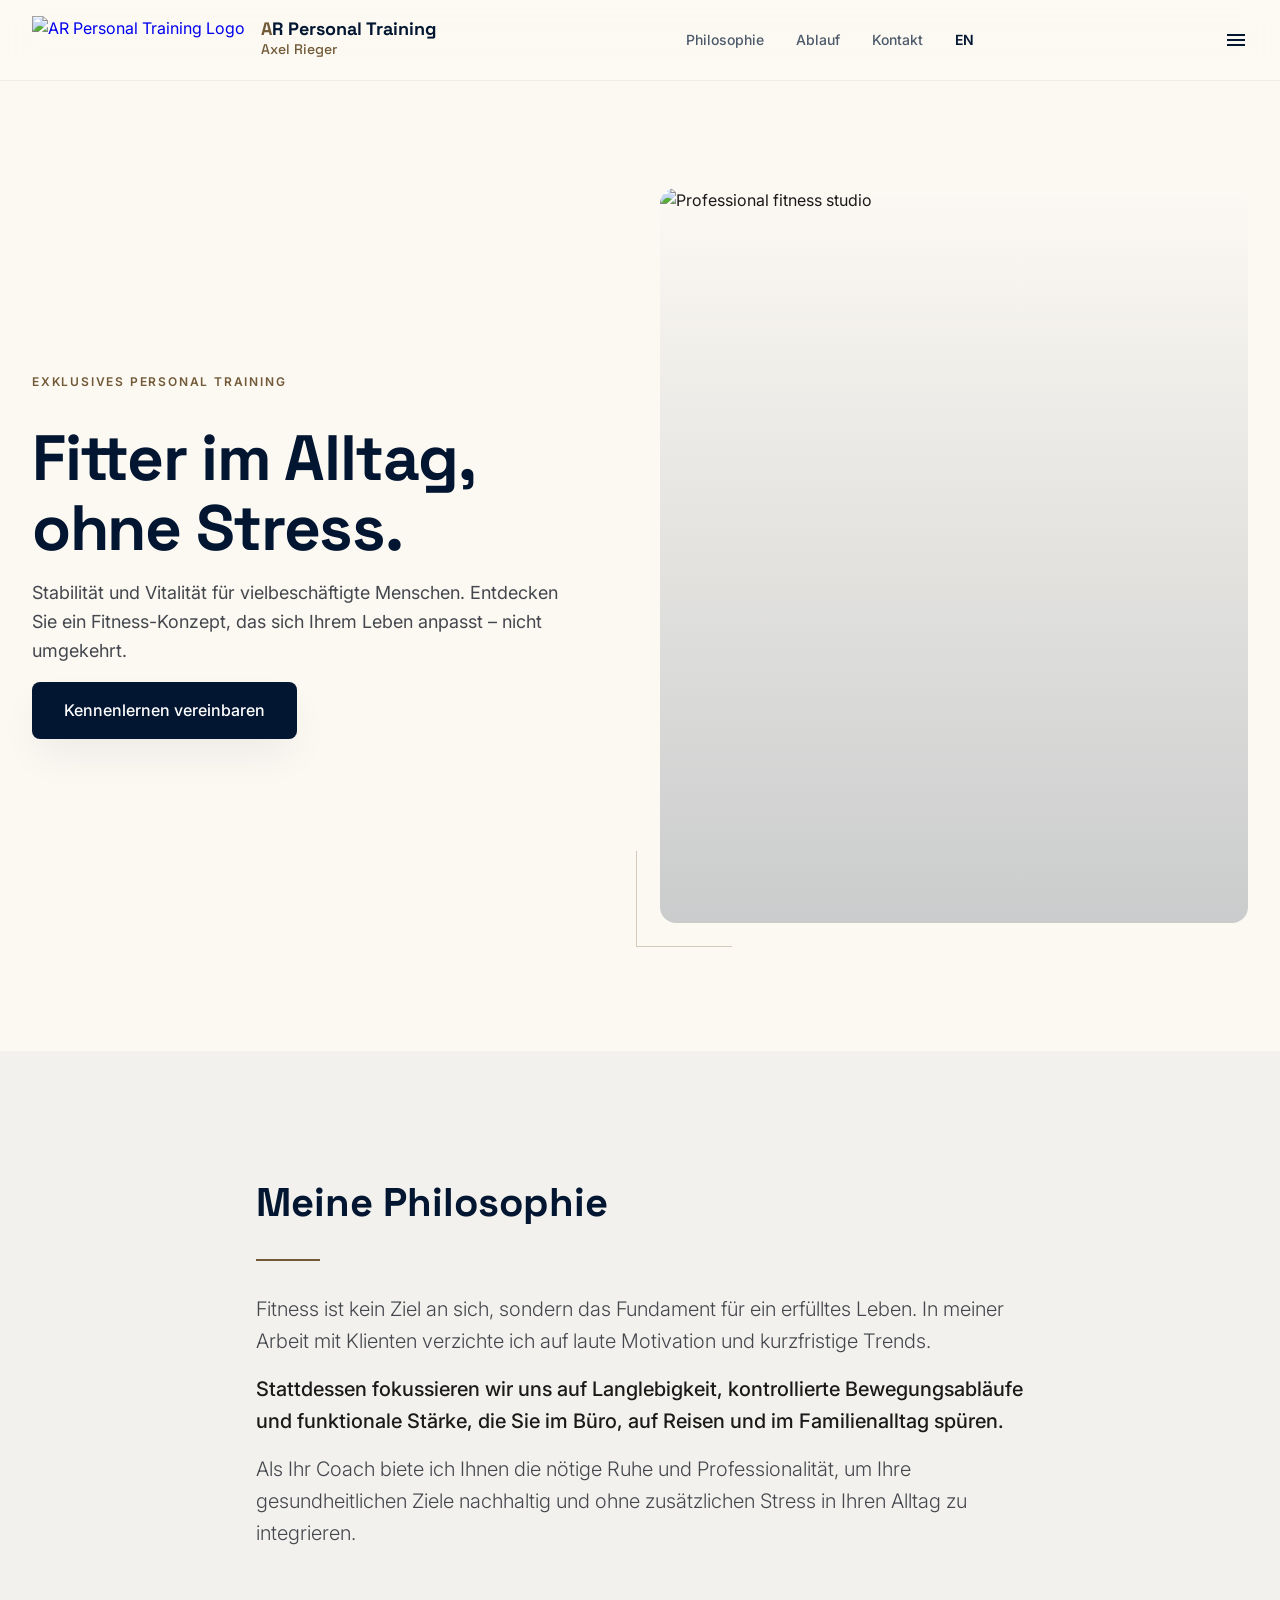
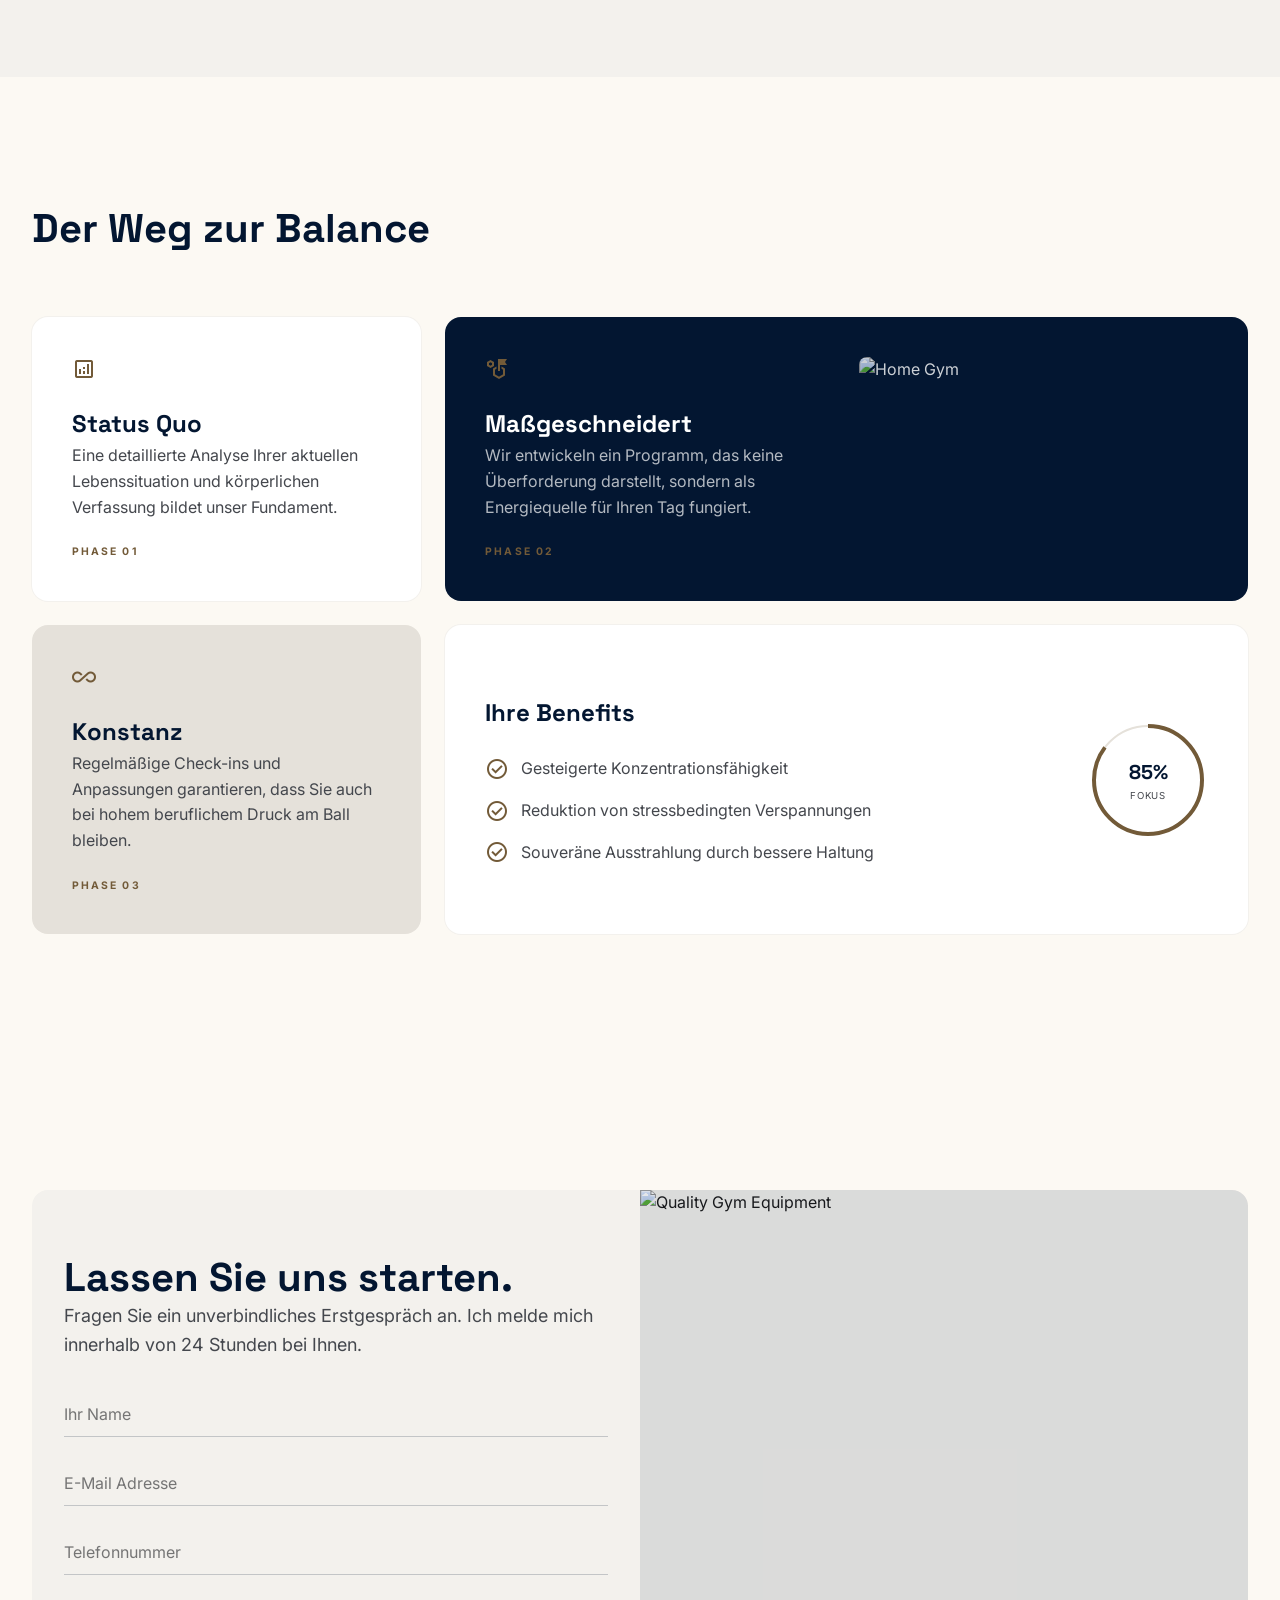
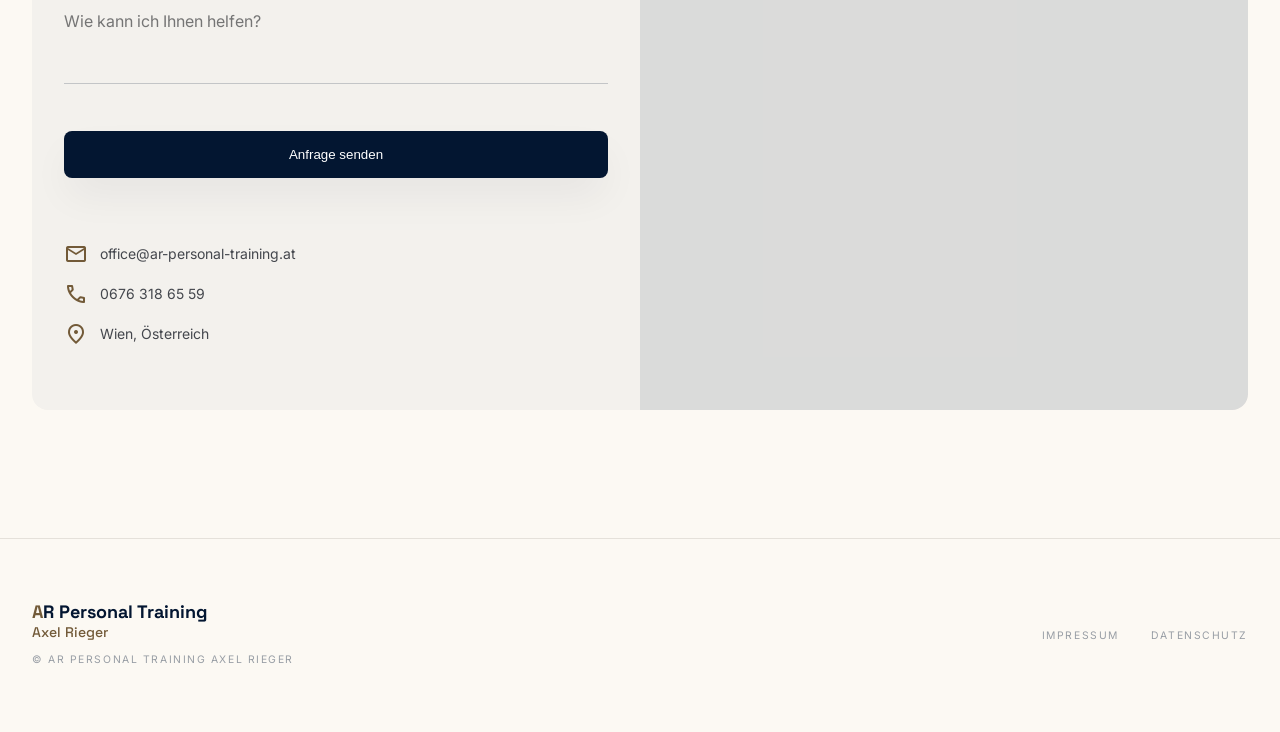
==== index.html @ 9f8ac3ec "Add files via upload" ====
<!DOCTYPE html>
<html lang="de">
<head>
    <meta charset="UTF-8">
    <meta name="viewport" content="width=device-width, initial-scale=1.0">
    <title>AR Personal Training Axel Rieger | Fitter im Alltag</title>
    <link rel="icon" type="image/svg+xml" href="images/AR_LOGO/ar_logo_final.svg">
    <link rel="stylesheet" href="style.css">
    <link href="https://fonts.googleapis.com/css2?family=Inter:wght@300;400;500;600&family=Space+Grotesk:wght@500;700&display=swap" rel="stylesheet">
    <link href="https://fonts.googleapis.com/css2?family=Material+Symbols+Outlined:wght,FILL,GRAD,opsz@300,0,0,24&display=swap" rel="stylesheet">
</head>
<body>

    <!-- Header & Navigation -->
    <header class="navbar">
        <div class="nav-container">
            <div class="brand">
                <a href="#" class="logo-link">
                    <!-- Geometric AR Logo Image -->
                    <img src="images/AR_LOGO/ar_logo_final.svg" alt="AR Personal Training Logo" height="48" style="object-fit: contain;">
                    <div class="brand-text">
                        <span class="brand-name"><span class="gold-text">A</span><span class="navy-text">R</span> <span class="navy-text">Personal Training</span></span>
                        <span class="brand-sub">Axel Rieger</span>
                    </div>
                </a>
            </div>

            <nav class="desktop-nav">
                <a href="#philosophie" data-i18n="nav-philosophie">Philosophie</a>
                <a href="#ablauf" data-i18n="nav-ablauf">Ablauf</a>
                <a href="#kontakt" data-i18n="nav-kontakt">Kontakt</a>
                <button class="lang-switch" id="lang-switch-btn">EN</button>
            </nav>

            <button class="mobile-menu-btn material-symbols-outlined">menu</button>
        </div>
    </header>

    <main>
        <!-- Hero Section -->
        <section class="hero section-padding">
            <div class="container">
                <div class="hero-content animate-on-scroll">
                    <p class="eyebrow text-gold" data-i18n="hero-eyebrow">Exklusives Personal Training</p>
                    <h1 class="headline-lg" data-i18n="hero-h1">Fitter im Alltag, ohne Stress.</h1>
                    <p class="body-text" data-i18n="hero-p">
                        Stabilität und Vitalität für vielbeschäftigte Menschen. Entdecken Sie ein Fitness-Konzept, das sich Ihrem Leben anpasst – nicht umgekehrt.
                    </p>
                    <a href="#kontakt" class="btn btn-primary" data-i18n="hero-cta">Kennenlernen vereinbaren</a>
                </div>
                <div class="hero-image-wrapper animate-on-scroll">
                    <div class="hero-image bg-navy-light">
                        <!-- Fallback to a sleek placeholder styling if image fails -->
                        <img src="images/hero.jpg" alt="Professional fitness studio" class="hero-img">
                        <div class="image-gradient"></div>
                    </div>
                    <div class="hero-accent-lines"></div>
                </div>
            </div>
        </section>

        <!-- Philosophie Section -->
        <section id="philosophie" class="philosophy bg-shifted section-padding">
            <div class="container animate-on-scroll">
                <div class="content-block">
                    <h2 class="headline-md" data-i18n="phil-h2">Meine Philosophie</h2>
                    <div class="divider"></div>
                    <div class="philosophy-text">
                        <p data-i18n="phil-p1">Fitness ist kein Ziel an sich, sondern das Fundament für ein erfülltes Leben. In meiner Arbeit mit Klienten verzichte ich auf laute Motivation und kurzfristige Trends.</p>
                        <p class="text-highlight" data-i18n="phil-p2">Stattdessen fokussieren wir uns auf Langlebigkeit, kontrollierte Bewegungsabläufe und funktionale Stärke, die Sie im Büro, auf Reisen und im Familienalltag spüren.</p>
                        <p data-i18n="phil-p3">Als Ihr Coach biete ich Ihnen die nötige Ruhe und Professionalität, um Ihre gesundheitlichen Ziele nachhaltig und ohne zusätzlichen Stress in Ihren Alltag zu integrieren.</p>
                    </div>
                </div>
            </div>
        </section>

        <!-- Ablauf Section -->
        <section id="ablauf" class="process section-padding">
            <div class="container">
                <h2 class="headline-md mb-large animate-on-scroll" data-i18n="process-h2">Der Weg zur Balance</h2>

                <div class="process-grid">
                    <!-- Card 1 -->
                    <div class="card card-white animate-on-scroll">
                        <span class="material-symbols-outlined card-icon">analytics</span>
                        <div>
                            <h3 class="headline-sm" data-i18n="phase1-h3">Status Quo</h3>
                            <p class="body-text-sm" data-i18n="phase1-p">Eine detaillierte Analyse Ihrer aktuellen Lebenssituation und körperlichen Verfassung bildet unser Fundament.</p>
                        </div>
                        <span class="card-phase">Phase 01</span>
                    </div>

                    <!-- Card 2 -->
                    <div class="card card-navy span-2 animate-on-scroll">
                        <div class="card-content">
                            <span class="material-symbols-outlined card-icon">strategy</span>
                            <div>
                                <h3 class="headline-sm" data-i18n="phase2-h3">Maßgeschneidert</h3>
                                <p class="body-text-sm opacity-80" data-i18n="phase2-p">Wir entwickeln ein Programm, das keine Überforderung darstellt, sondern als Energiequelle für Ihren Tag fungiert.</p>
                            </div>
                            <span class="card-phase">Phase 02</span>
                        </div>
                        <div class="card-image-box">
                            <img src="images/gym.JPG" alt="Home Gym" class="card-img">
                        </div>
                    </div>

                    <!-- Card 3 -->
                    <div class="card card-cream animate-on-scroll">
                        <span class="material-symbols-outlined card-icon">all_inclusive</span>
                        <div>
                            <h3 class="headline-sm" data-i18n="phase3-h3">Konstanz</h3>
                            <p class="body-text-sm" data-i18n="phase3-p">Regelmäßige Check-ins und Anpassungen garantieren, dass Sie auch bei hohem beruflichem Druck am Ball bleiben.</p>
                        </div>
                        <span class="card-phase">Phase 03</span>
                    </div>

                    <!-- Card 4 (Benefits) -->
                    <div class="card card-white span-2 benefits-card animate-on-scroll">
                        <div class="benefits-content">
                            <h3 class="headline-sm" data-i18n="benefits-h3">Ihre Benefits</h3>
                            <ul class="benefits-list">
                                <li><span class="material-symbols-outlined icon-small">check_circle</span> <span data-i18n="benefit1">Gesteigerte Konzentrationsfähigkeit</span></li>
                                <li><span class="material-symbols-outlined icon-small">check_circle</span> <span data-i18n="benefit2">Reduktion von stressbedingten Verspannungen</span></li>
                                <li><span class="material-symbols-outlined icon-small">check_circle</span> <span data-i18n="benefit3">Souveräne Ausstrahlung durch bessere Haltung</span></li>
                            </ul>
                        </div>

                        <!-- Progress Arc graphic -->
                        <div class="progress-arc hidden-mobile">
                            <svg class="arc-svg">
                                <circle cx="60" cy="60" r="54" class="arc-bg"></circle>
                                <circle cx="60" cy="60" r="54" class="arc-fg"></circle>
                            </svg>
                            <div class="arc-text">
                                <span class="arc-number">85%</span>
                                <span class="arc-label" data-i18n="arc-label">Fokus</span>
                            </div>
                        </div>
                    </div>
                </div>
            </div>
        </section>

        <!-- Kontakt Section -->
        <section id="kontakt" class="contact section-padding">
            <div class="container">
                <div class="contact-card bg-shifted animate-on-scroll">
                    <div class="contact-form-wrapper">
                        <h2 class="headline-md" data-i18n="contact-h2">Lassen Sie uns starten.</h2>
                        <p class="body-text mb-medium" data-i18n="contact-p">Fragen Sie ein unverbindliches Erstgespräch an. Ich melde mich innerhalb von 24 Stunden bei Ihnen.</p>

                        <form id="contact-form" class="booking-form" name="contact" method="POST" action="/success.html" data-netlify="true">
                            <input type="hidden" name="form-name" value="contact">
                            <div class="input-group">
                                <input type="text" name="name" data-i18n-placeholder="placeholder-name" placeholder="Ihr Name" required>
                            </div>
                            <div class="input-group">
                                <input type="email" name="email" data-i18n-placeholder="placeholder-email" placeholder="E-Mail Adresse" required>
                            </div>
                            <div class="input-group">
                                <input type="tel" name="phone" data-i18n-placeholder="placeholder-phone" placeholder="Telefonnummer" required>
                            </div>
                            <div class="input-group">
                                <textarea name="message" data-i18n-placeholder="placeholder-message" placeholder="Wie kann ich Ihnen helfen?" rows="3" required></textarea>
                            </div>
                            <button type="submit" class="btn btn-navy w-full mt-small" data-i18n="submit-btn">Anfrage senden</button>
                        </form>
                        <div id="form-success" class="form-success" style="display:none;">
                            <span class="material-symbols-outlined text-gold" style="font-size:2.5rem;">check_circle</span>
                            <p class="headline-sm" data-i18n="form-success-title">Vielen Dank!</p>
                            <p class="body-text" data-i18n="form-success-text">Ihre Anfrage wurde gesendet. Ich melde mich innerhalb von 24 Stunden bei Ihnen.</p>
                        </div>

                        <div class="contact-info mt-large">
                            <div class="info-item">
                                <span class="material-symbols-outlined text-gold">mail</span>
                                <a id="contact-email-link" href="#" style="color:inherit;text-decoration:none;"></a>
                            </div>
                            <div class="info-item">
                                <span class="material-symbols-outlined text-gold">phone</span>
                                0676 318 65 59
                            </div>
                            <div class="info-item">
                                <span class="material-symbols-outlined text-gold">location_on</span>
                                <span data-i18n="contact-location">Wien, Österreich</span>
                            </div>
                        </div>
                    </div>
                    <div class="contact-image hidden-mobile">
                        <img src="images/contact.JPG" alt="Quality Gym Equipment">
                        <div class="image-overlay"></div>
                    </div>
                </div>
            </div>
        </section>
    </main>

    <footer class="footer">
        <div class="footer-container">
            <div class="footer-brand">
                <div class="brand-text">
                    <span class="brand-name"><span class="gold-text">A</span><span class="navy-text">R</span> <span class="navy-text">Personal Training</span></span>
                    <span class="brand-sub">Axel Rieger</span>
                </div>
                <p class="copyright">© AR Personal Training Axel Rieger</p>
            </div>
            <div class="footer-links">
                <button id="open-impressum" class="footer-link" data-i18n="footer-impressum">Impressum</button>
                <button id="open-datenschutz" class="footer-link" data-i18n="footer-datenschutz">Datenschutz</button>
            </div>
        </div>
    </footer>

    <!-- Impressum Modal -->
    <div id="impressum-modal" class="modal">
        <div class="modal-overlay"></div>
        <div class="modal-content">
            <button class="modal-close material-symbols-outlined">close</button>
            <h2 class="headline-sm mb-small" data-i18n="impressum-title">Impressum</h2>
            <div class="modal-body">
                <p data-i18n="impressum-intro">Informationspflicht laut §5 E-Commerce Gesetz, §14 Unternehmensgesetzbuch, §63 Gewerbeordnung und Offenlegungspflicht laut §25 Mediengesetz.</p>

                <p><strong>Axel Emanuel Rieger</strong><br>
                AR Personal Training<br>
                St.-Nikolaus-Platz 7<br>
                1030 Wien<br>
                <span data-i18n="impressum-country">Österreich</span></p>

                <p><strong>Tel.:</strong> 0676 318 65 59<br>
                <strong>E-Mail:</strong> <a href="mailto:office@ar-personal-training.at">office@ar-personal-training.at</a></p>

                <p><strong data-i18n="impressum-job-label">Berufsbezeichnung:</strong> <span data-i18n="impressum-job">Fitnesstrainer</span><br>
                <strong>Gewerbewortlaut:</strong> Erstellung von Trainingskonzepten für gesundheitsbewusste Personen<br>
                <strong data-i18n="impressum-authority-label">Aufsichtsbehörde/Gewerbebehörde:</strong> Magistratisches Bezirksamt des III. Bezirkes (MBA 3)<br>
                <strong>GISA-Zahl:</strong> 29338177<br>
                <strong>Mitglied bei:</strong> Wirtschaftskammer Wien<br>
                <strong>Gewerbeberechtigung seit:</strong> 1. März 2017<br>
                <strong data-i18n="impressum-state-label">Verleihungsstaat:</strong> <span data-i18n="impressum-country2">Österreich</span></p>

                <h3 class="legal-heading mt-medium" data-i18n="impressum-eu-heading">EU-Streitschlichtung:</h3>
                <p data-i18n="impressum-eu-text">Verbraucher haben die Möglichkeit, Beschwerden an die Online-Streitbeilegungsplattform der EU zu richten: <a href="http://ec.europa.eu/odr" target="_blank" rel="noopener noreferrer">http://ec.europa.eu/odr</a>. Sie können allfällige Beschwerden auch an die oben angegebene E-Mail-Adresse richten.</p>
            </div>
        </div>
    </div>

    <!-- Datenschutz Modal -->
    <div id="datenschutz-modal" class="modal">
        <div class="modal-overlay"></div>
        <div class="modal-content">
            <button class="modal-close material-symbols-outlined">close</button>
            <h2 class="headline-sm mb-small">Datenschutzerklärung</h2>
            <div class="modal-body">

                <h3 class="legal-heading">1. Verantwortlicher</h3>
                <p>Axel Emanuel Rieger<br>
                AR Personal Training<br>
                St.-Nikolaus-Platz 7<br>
                1030 Wien, Österreich<br>
                E-Mail: <a href="mailto:office@ar-personal-training.at">office@ar-personal-training.at</a><br>
                Tel.: 0676 318 65 59</p>

                <h3 class="legal-heading mt-medium">2. Erhebung und Verarbeitung personenbezogener Daten</h3>
                <p>Wir erheben personenbezogene Daten nur, soweit dies zur Erbringung unserer Leistungen erforderlich ist.</p>
                <p><strong>Kontaktformular:</strong> Wenn Sie das Kontaktformular auf unserer Website nutzen, werden folgende Daten erhoben: Name, E-Mail-Adresse, Telefonnummer sowie Ihre Nachricht. Diese Daten werden ausschließlich zur Bearbeitung Ihrer Anfrage verwendet.</p>
                <p><strong>Server-Logfiles:</strong> Beim Besuch unserer Website werden automatisch technische Daten (IP-Adresse, Browsertyp, Datum und Uhrzeit des Zugriffs) durch unseren Hosting-Anbieter Netlify erhoben. Diese Daten dienen der technischen Bereitstellung der Website und werden nicht zur Identifikation einzelner Personen genutzt.</p>

                <h3 class="legal-heading mt-medium">3. Rechtsgrundlage</h3>
                <p>Die Verarbeitung Ihrer Kontaktdaten erfolgt auf Grundlage von Art. 6 Abs. 1 lit. b DSGVO (Durchführung vorvertraglicher Maßnahmen) sowie Art. 6 Abs. 1 lit. f DSGVO (berechtigtes Interesse an der Beantwortung von Anfragen).</p>

                <h3 class="legal-heading mt-medium">4. Speicherdauer</h3>
                <p>Ihre Daten werden nur so lange gespeichert, wie es zur Bearbeitung Ihrer Anfrage erforderlich ist. Nach abschließender Bearbeitung werden die Daten gelöscht, sofern keine gesetzlichen Aufbewahrungspflichten entgegenstehen.</p>

                <h3 class="legal-heading mt-medium">5. Weitergabe an Dritte</h3>
                <p><strong>Netlify Inc.</strong> (44 Montgomery Street, Suite 300, San Francisco, CA 94104, USA): Unsere Website wird über Netlify gehostet. Netlify verarbeitet Formulardaten in unserem Auftrag. Es besteht ein Auftragsverarbeitungsvertrag gemäß Art. 28 DSGVO. Weitere Informationen: <a href="https://www.netlify.com/privacy/" target="_blank" rel="noopener noreferrer">netlify.com/privacy</a>.</p>
                <p><strong>Google LLC</strong> (1600 Amphitheatre Parkway, Mountain View, CA 94043, USA): Diese Website verwendet Google Fonts zur Darstellung von Schriftarten. Beim Laden der Seite wird eine Verbindung zu Google-Servern hergestellt, wobei Ihre IP-Adresse übertragen werden kann. Weitere Informationen: <a href="https://policies.google.com/privacy" target="_blank" rel="noopener noreferrer">policies.google.com/privacy</a>.</p>

                <h3 class="legal-heading mt-medium">6. Cookies &amp; lokale Speicherung</h3>
                <p>Diese Website verwendet keine Tracking-Cookies und kein Analyse-Tool. Lediglich Ihre Spracheinstellung (Deutsch/Englisch) wird im lokalen Speicher Ihres Browsers (localStorage) gespeichert. Diese Information verlässt Ihr Gerät nicht und wird nicht an uns übertragen.</p>

                <h3 class="legal-heading mt-medium">7. Ihre Rechte</h3>
                <p>Gemäß DSGVO haben Sie folgende Rechte gegenüber uns als Verantwortlichem:</p>
                <p>
                    <strong>Auskunft</strong> (Art. 15 DSGVO) · <strong>Berichtigung</strong> (Art. 16 DSGVO) · <strong>Löschung</strong> (Art. 17 DSGVO) · <strong>Einschränkung der Verarbeitung</strong> (Art. 18 DSGVO) · <strong>Datenübertragbarkeit</strong> (Art. 20 DSGVO) · <strong>Widerspruch</strong> (Art. 21 DSGVO)
                </p>
                <p>Zur Ausübung Ihrer Rechte wenden Sie sich bitte per E-Mail an: <a href="mailto:office@ar-personal-training.at">office@ar-personal-training.at</a></p>

                <h3 class="legal-heading mt-medium">8. Beschwerderecht</h3>
                <p>Sie haben das Recht, sich bei der österreichischen Datenschutzbehörde zu beschweren:<br>
                Österreichische Datenschutzbehörde<br>
                Barichgasse 40–42, 1030 Wien<br>
                <a href="mailto:dsb@dsb.gv.at">dsb@dsb.gv.at</a> · <a href="https://www.dsb.gv.at" target="_blank" rel="noopener noreferrer">www.dsb.gv.at</a></p>

                <p class="mt-medium" style="font-size:0.75rem;opacity:0.5;">Stand: März 2026</p>
            </div>
        </div>
    </div>

    <!-- Mobile Sticky CTA -->
    <div class="mobile-cta-wrapper">
        <a href="tel:06763186559" class="mobile-cta-btn">
            <span class="material-symbols-outlined">phone</span>
            <span data-i18n="mobile-cta">Jetzt Anrufen: 0676 318 65 59</span>
        </a>
    </div>

    <!-- Mobile Nav Drawer -->
    <div id="mobile-nav" class="mobile-nav">
        <div class="mobile-nav-overlay"></div>
        <div class="mobile-nav-drawer">
            <button class="mobile-nav-close material-symbols-outlined">close</button>
            <nav class="mobile-nav-links">
                <a href="#philosophie" class="mobile-nav-link" data-i18n="nav-philosophie">Philosophie</a>
                <a href="#ablauf" class="mobile-nav-link" data-i18n="nav-ablauf">Ablauf</a>
                <a href="#kontakt" class="mobile-nav-link" data-i18n="nav-kontakt">Kontakt</a>
                <button class="mobile-nav-link mobile-nav-impressum-btn" data-i18n="footer-impressum">Impressum</button>
            </nav>
            <div class="mobile-nav-footer">
                <button class="lang-switch" id="mobile-lang-switch-btn">EN</button>
            </div>
        </div>
    </div>

    <script src="script.js"></script>
</body>
</html>
---- style.css ----
/* 
  AR Personal Training - The Curated Equilibrium
  Design System Tokens & Global Styles
*/

:root {
  /* Color Palette */
  --navy: #031631;
  --gold: #725a38;
  --cream: #fcf9f3;
  --dark-grey: #1a1a1a;
  --mid-grey: #44474d;
  --light-grey: #e5e1da;
  --white: #ffffff;
  
  /* Background / Surface Shifts */
  --bg-main: var(--cream);
  --bg-surface-low: #f3f1ed;
  --bg-surface: #ffffff;
  
  /* Typography */
  --font-head: 'Space Grotesk', sans-serif;
  --font-body: 'Inter', sans-serif;
  
  /* Borders & Shadows */
  --ghost-border: rgba(3, 22, 49, 0.2);
  --ambient-shadow: 0 20px 40px -4px rgba(3, 22, 49, 0.06);
  --ambient-shadow-hover: 0 30px 60px -10px rgba(3, 22, 49, 0.1);
  
  /* Spacing */
  --space-sm: 0.5rem;
  --space-md: 1rem;
  --space-lg: 2rem;
  --space-xl: 4rem;
  --space-xxl: 8rem;
}

/* Reset Core */
*, *::before, *::after {
  box-sizing: border-box;
  margin: 0;
  padding: 0;
}

html {
  scroll-behavior: smooth;
}

body {
  font-family: var(--font-body);
  background-color: var(--bg-main);
  color: var(--dark-grey);
  line-height: 1.6;
  -webkit-font-smoothing: antialiased;
  padding-bottom: 70px; /* Space for mobile CTA */
}

@media (min-width: 768px) {
  body {
    padding-bottom: 0;
  }
}

/* Typography Classes */
.headline-lg {
  font-family: var(--font-head);
  font-size: clamp(2.5rem, 5vw, 4.5rem);
  font-weight: 700;
  color: var(--navy);
  line-height: 1.1;
  letter-spacing: -0.02em;
}

.headline-md {
  font-family: var(--font-head);
  font-size: clamp(2rem, 3.5vw, 2.5rem);
  font-weight: 700;
  color: var(--navy);
  line-height: 1.2;
}

.headline-sm {
  font-family: var(--font-head);
  font-size: 1.5rem;
  font-weight: 700;
  color: var(--navy);
}

.eyebrow {
  text-transform: uppercase;
  letter-spacing: 0.15em;
  font-size: 0.75rem;
  font-weight: 600;
  margin-bottom: var(--space-md);
}

.body-text {
  font-size: 1.125rem;
  color: var(--mid-grey);
  max-width: 50ch;
}
.body-text-sm {
  font-size: 1rem;
  color: var(--mid-grey);
}
.text-gold { color: var(--gold); }
.navy-text { color: var(--navy); }
.gold-text { color: var(--gold); }

/* Layout Helpers */
.container {
  max-width: 1280px;
  margin: 0 auto;
  padding: 0 var(--space-lg);
}

.section-padding {
  padding: var(--space-xxl) 0;
}
@media (max-width: 768px) {
  .section-padding { padding: var(--space-xl) 0; }
}

.mb-small { margin-bottom: var(--space-md); }
.mb-medium { margin-bottom: var(--space-lg); }
.mb-large { margin-bottom: var(--space-xl); }
.mt-small { margin-top: var(--space-md); }
.mt-medium { margin-top: var(--space-lg); }
.mt-large { margin-top: var(--space-xl); }

.bg-shifted {
  background-color: var(--bg-surface-low);
}

/* Base Components */
.btn {
  display: inline-flex;
  align-items: center;
  justify-content: center;
  padding: 1rem 2rem;
  border-radius: 0.5rem;
  font-weight: 500;
  text-decoration: none;
  cursor: pointer;
  border: none;
  transition: transform 0.3s ease, box-shadow 0.3s ease;
}

.btn:hover {
  transform: scale(1.02);
}

.btn-primary, .btn-navy {
  background-color: var(--navy);
  color: var(--white);
  box-shadow: var(--ambient-shadow);
}
.btn-primary:hover, .btn-navy:hover {
  box-shadow: var(--ambient-shadow-hover);
}

/* Animations */
.animate-on-scroll {
  opacity: 0;
  transform: translateY(30px);
  transition: opacity 0.8s cubic-bezier(0.25, 0.46, 0.45, 0.94),
              transform 0.8s cubic-bezier(0.25, 0.46, 0.45, 0.94);
}

.animate-on-scroll.is-visible {
  opacity: 1;
  transform: translateY(0);
}

/* Specific Sections: Navigation */
.navbar {
  position: fixed;
  top: 0;
  left: 0;
  width: 100%;
  z-index: 100;
  background-color: rgba(252, 249, 243, 0.85); /* Cream semi-transparent */
  backdrop-filter: blur(16px);
  -webkit-backdrop-filter: blur(16px);
  border-bottom: 1px solid rgba(229, 225, 218, 0.5); /* Very subtle division */
}

.nav-container {
  max-width: 1280px;
  margin: 0 auto;
  padding: 1rem var(--space-lg);
  display: flex;
  justify-content: space-between;
  align-items: center;
}

.logo-link {
  display: flex;
  align-items: center;
  gap: 1rem;
  text-decoration: none;
}

.brand-text {
  display: flex;
  flex-direction: column;
}
.brand-name {
  font-family: var(--font-head);
  font-weight: 700;
  font-size: 1.125rem;
  line-height: 1;
}
.brand-sub {
  font-family: var(--font-head);
  color: var(--gold);
  font-size: 0.875rem;
  font-weight: 500;
}

.desktop-nav {
  display: flex;
  gap: 2rem;
  align-items: center;
}
@media (max-width: 768px) {
  .desktop-nav { display: none; }
}
.desktop-nav a {
  text-decoration: none;
  font-size: 0.875rem;
  font-weight: 500;
  color: var(--navy);
  opacity: 0.7;
  transition: color 0.3s ease, opacity 0.3s ease;
}
.desktop-nav a:hover {
  color: var(--gold);
  opacity: 1;
}
.lang-switch {
  background: none;
  border: none;
  font-family: var(--font-body);
  font-weight: 600;
  color: var(--navy);
  font-size: 0.875rem;
  cursor: pointer;
  transition: transform 0.3s ease;
}
.lang-switch:hover { transform: scale(1.05); }

.mobile-menu-btn {
  display: none;
  background: none;
  border: none;
  color: var(--navy);
  font-size: 1.5rem;
  cursor: pointer;
}
@media (max-width: 768px) {
  .mobile-menu-btn { display: block; }
}

/* Hero Section */
.hero .container {
  display: grid;
  grid-template-columns: 1fr;
  gap: 1.5rem;
  align-items: center;
}

.hero {
  min-height: 90vh;
  padding-top: calc(var(--space-xxl) + 60px); 
}

@media (min-width: 992px) {
  .hero .container { grid-template-columns: 1fr 1fr; gap: 2.5rem; }
}

.hero-content {
  display: flex;
  flex-direction: column;
  gap: var(--space-md);
  order: 2;
  align-items: flex-start; /* Prevent stretching of buttons */
}
@media (min-width: 992px) {
  .hero-content { order: 1; }
}

.hero-image-wrapper {
  position: relative;
  order: 1;
}
@media (min-width: 992px) {
  .hero-image-wrapper { order: 2; }
}

.hero-image {
  border-radius: 1rem;
  overflow: hidden;
  position: relative;
  aspect-ratio: 4/5;
}
.hero-img {
  width: 100%;
  height: 100%;
  object-fit: cover;
  filter: none;
  transition: transform 0.8s ease;
}
.hero-image:hover .hero-img {
  transform: scale(1.05); /* Subtle scale as per constraints */
}
.image-gradient {
  position: absolute;
  inset: 0;
  background: linear-gradient(to top, rgba(3, 22, 49, 0.2), transparent);
}
.hero-accent-lines {
  display: none;
}
@media (min-width: 992px) {
  .hero-accent-lines {
    display: block;
    position: absolute;
    bottom: -1.5rem;
    left: -1.5rem;
    width: 6rem;
    height: 6rem;
    border-left: 1px solid rgba(114, 90, 56, 0.3);
    border-bottom: 1px solid rgba(114, 90, 56, 0.3);
  }
}

/* Philosophie Section */
.philosophy {
  display: flex;
  align-items: center;
}
.content-block {
  max-width: 48rem;
}
.divider {
  width: 4rem;
  height: 2px;
  background-color: var(--gold);
  margin: var(--space-lg) 0;
}
.philosophy-text {
  display: flex;
  flex-direction: column;
  gap: var(--space-md);
  font-size: 1.25rem;
  font-weight: 300;
  color: var(--mid-grey);
}
.text-highlight {
  font-weight: 500;
  color: var(--dark-grey);
}

/* Process Section */
.process-grid {
  display: grid;
  grid-template-columns: 1fr;
  gap: 1.5rem;
}
@media (min-width: 768px) {
  .process-grid { grid-template-columns: repeat(3, 1fr); }
}

.card {
  padding: 2.5rem;
  border-radius: 1rem;
  display: flex;
  flex-direction: column;
  justify-content: space-between;
  min-height: 250px;
  gap: 1.5rem;
  transition: transform 0.3s ease;
  overflow: hidden;
  position: relative;
}
.card:hover {
  transform: scale(1.01);
}

.card-white {
  background-color: var(--bg-surface);
  /* Use space instead of border for separation */
  box-shadow: 0 0 0 1px var(--bg-surface-low); 
}
.card-navy {
  background-color: var(--navy);
  color: var(--white);
  flex-direction: row;
}
@media (max-width: 768px) {
  .card-navy { flex-direction: column; }
}
.card-navy .headline-sm { color: var(--white); }
.card-navy .body-text-sm { color: rgba(255,255,255,0.7); }
.card-navy .card-content {
  flex: 1;
  display: flex;
  flex-direction: column;
  justify-content: space-between;
  gap: 1.5rem;
}
.card-image-box {
  flex: 1;
  border-radius: 0.5rem;
  overflow: hidden;
}
.card-img {
  width: 100%;
  height: 100%;
  object-fit: cover;
  opacity: 0.8;
}

.card-cream {
  background-color: var(--light-grey);
}

.span-2 {
  grid-column: span 1;
}
@media (min-width: 768px) {
  .span-2 { grid-column: span 2; }
}

.card-icon {
  font-size: 2.5rem;
  color: var(--gold);
}
.card-phase {
  font-size: 0.65rem;
  text-transform: uppercase;
  letter-spacing: 0.2em;
  color: var(--gold);
  font-weight: 700;
  margin-top: auto;
}

.benefits-card {
  display: flex;
  flex-direction: row;
  align-items: center;
  justify-content: space-between;
}
.benefits-list {
  list-style: none;
  display: flex;
  flex-direction: column;
  gap: 1rem;
  margin-top: 1.5rem;
}
.benefits-list li {
  display: flex;
  align-items: center;
  gap: 0.75rem;
  color: var(--mid-grey);
}
.icon-small {
  font-size: 1.25rem;
  color: var(--gold);
}

.progress-arc {
  position: relative;
  width: 120px;
  height: 120px;
  display: flex;
  align-items: center;
  justify-content: center;
}
.hidden-mobile {
  display: none;
}
@media (min-width: 768px) {
  .hidden-mobile { display: flex; }
}
.arc-svg {
  width: 100%;
  height: 100%;
  transform: rotate(-90deg);
}
.arc-bg {
  fill: none;
  stroke: var(--light-grey);
  stroke-width: 2;
}
.arc-fg {
  fill: none;
  stroke: var(--gold);
  stroke-width: 4;
  stroke-dasharray: 339; /* 2 * pi * 54 */
  stroke-dashoffset: 50; /* Adjust for 85% */
}
.arc-text {
  position: absolute;
  inset: 0;
  display: flex;
  flex-direction: column;
  align-items: center;
  justify-content: center;
}
.arc-number {
  color: var(--navy);
  font-family: var(--font-head);
  font-weight: 700;
  font-size: 1.25rem;
}
.arc-label {
  font-size: 0.6rem;
  text-transform: uppercase;
  color: var(--mid-grey);
  letter-spacing: 0.1em;
}

/* Contact Section */
.contact-card {
  border-radius: 1rem;
  overflow: hidden;
  display: grid;
  grid-template-columns: 1fr;
}
@media (min-width: 768px) {
  .contact-card { grid-template-columns: 1fr 1fr; }
}

.contact-form-wrapper {
  padding: var(--space-xl) var(--space-lg);
}
@media (max-width: 768px) {
  .contact-form-wrapper { padding: var(--space-xl) var(--space-md); }
}

.input-group {
  margin-bottom: 1.5rem;
}
.input-group input,
.input-group textarea {
  width: 100%;
  background: transparent;
  border: none;
  border-bottom: 1px solid var(--ghost-border);
  padding: 0.75rem 0;
  font-family: var(--font-body);
  font-size: 1rem;
  color: var(--dark-grey);
  outline: none;
  transition: border-color 0.3s ease;
}
.input-group input:focus,
.input-group textarea:focus {
  border-bottom-color: var(--gold);
}
.input-group textarea {
  resize: none;
}

.w-full { width: 100%; }

.contact-info {
  display: flex;
  flex-direction: column;
  gap: 1rem;
  font-size: 0.875rem;
  color: var(--mid-grey);
}
.info-item {
  display: flex;
  align-items: center;
  gap: 0.75rem;
}

.contact-image {
  position: relative;
  height: 100%;
}
.contact-image img {
  position: absolute;
  inset: 0;
  width: 100%;
  height: 100%;
  object-fit: cover;
}
.image-overlay {
  position: absolute;
  inset: 0;
  background-color: rgba(3, 22, 49, 0.1);
}

/* Footer */
.footer {
  border-top: 1px solid var(--light-grey);
  padding: var(--space-xl) var(--space-lg);
}
.footer-container {
  max-width: 1280px;
  margin: 0 auto;
  display: flex;
  flex-direction: column;
  align-items: center;
  gap: var(--space-lg);
}
@media (min-width: 768px) {
  .footer-container {
    flex-direction: row;
    justify-content: space-between;
  }
}

.footer-brand {
  display: flex;
  flex-direction: column;
  align-items: center;
  gap: 0.5rem;
}
@media (min-width: 768px) {
  .footer-brand { align-items: flex-start; }
}
.copyright {
  font-size: 0.65rem;
  text-transform: uppercase;
  letter-spacing: 0.15em;
  color: var(--navy);
  opacity: 0.4;
}

.footer-links {
  display: flex;
  gap: 2rem;
}
.footer-link {
  background: none;
  border: none;
  font-family: var(--font-body);
  text-decoration: none;
  font-size: 0.65rem;
  text-transform: uppercase;
  letter-spacing: 0.15em;
  color: var(--navy);
  opacity: 0.4;
  cursor: pointer;
  transition: color 0.3s ease, opacity 0.3s ease;
}
.footer-link:hover {
  color: var(--gold);
  opacity: 1;
}

/* Modal (Impressum) */
.modal {
  position: fixed;
  inset: 0;
  z-index: 999;
  display: flex;
  align-items: center;
  justify-content: center;
  opacity: 0;
  visibility: hidden;
  transition: opacity 0.3s ease, visibility 0.3s ease;
}
.modal.is-open {
  opacity: 1;
  visibility: visible;
}
.modal-overlay {
  position: absolute;
  inset: 0;
  background-color: rgba(3, 22, 49, 0.5); /* Navy transparent */
  backdrop-filter: blur(4px);
}
.modal-content {
  position: relative;
  background-color: var(--bg-main);
  padding: var(--space-xl) var(--space-lg);
  border-radius: 1rem;
  max-width: 600px;
  width: 90%;
  max-height: 85vh;
  overflow-y: auto;
  box-shadow: var(--ambient-shadow-hover);
  transform: translateY(20px);
  transition: transform 0.3s ease;
}
.modal.is-open .modal-content {
  transform: translateY(0);
}
.modal-close {
  position: absolute;
  top: 1.5rem;
  right: 1.5rem;
  background: none;
  border: none;
  color: var(--navy);
  cursor: pointer;
  opacity: 0.5;
  transition: opacity 0.3s ease;
}
.modal-close:hover { opacity: 1; }
.modal-body {
  font-size: 0.875rem;
  color: var(--mid-grey);
  display: flex;
  flex-direction: column;
  gap: 1rem;
}
.legal-heading {
  font-family: var(--font-head);
  color: var(--navy);
  font-weight: 700;
  font-size: 1rem;
}

/* Form Success Message */
.form-success {
  display: flex;
  flex-direction: column;
  align-items: center;
  justify-content: center;
  text-align: center;
  gap: 1rem;
  padding: 3rem 1rem;
}

/* Mobile Nav Drawer */
.mobile-nav {
  position: fixed;
  inset: 0;
  z-index: 200;
  visibility: hidden;
}
.mobile-nav.is-open {
  visibility: visible;
}
.mobile-nav-overlay {
  position: absolute;
  inset: 0;
  background-color: rgba(3, 22, 49, 0.5);
  backdrop-filter: blur(4px);
  opacity: 0;
  transition: opacity 0.3s ease;
}
.mobile-nav.is-open .mobile-nav-overlay {
  opacity: 1;
}
.mobile-nav-drawer {
  position: absolute;
  top: 0;
  right: 0;
  width: min(320px, 85vw);
  height: 100%;
  background-color: var(--bg-main);
  display: flex;
  flex-direction: column;
  padding: 2rem 2rem 3rem;
  transform: translateX(100%);
  transition: transform 0.35s cubic-bezier(0.25, 0.46, 0.45, 0.94);
  box-shadow: -20px 0 60px rgba(3, 22, 49, 0.15);
}
.mobile-nav.is-open .mobile-nav-drawer {
  transform: translateX(0);
}
.mobile-nav-close {
  align-self: flex-end;
  background: none;
  border: none;
  color: var(--navy);
  font-size: 1.5rem;
  cursor: pointer;
  opacity: 0.5;
  transition: opacity 0.2s ease;
  margin-bottom: 2rem;
}
.mobile-nav-close:hover { opacity: 1; }

.mobile-nav-links {
  display: flex;
  flex-direction: column;
  gap: 0.25rem;
  flex: 1;
}
.mobile-nav-link {
  display: block;
  text-decoration: none;
  font-family: var(--font-head);
  font-size: 1.75rem;
  font-weight: 700;
  color: var(--navy);
  opacity: 0.35;
  padding: 0.6rem 0;
  border: none;
  background: none;
  text-align: left;
  cursor: pointer;
  transition: opacity 0.2s ease, color 0.2s ease;
  width: 100%;
}
.mobile-nav-link:hover {
  opacity: 1;
  color: var(--gold);
}
.mobile-nav-footer {
  padding-top: 2rem;
  border-top: 1px solid var(--light-grey);
}

/* Mobile CTA */
.mobile-cta-wrapper {
  position: fixed;
  bottom: 0;
  left: 0;
  right: 0;
  z-index: 99;
  height: 70px;
  background-color: var(--gold);
  display: flex;
  align-items: center;
  justify-content: center;
  box-shadow: 0 -10px 40px rgba(3, 22, 49, 0.06);
}
@media (min-width: 768px) {
  .mobile-cta-wrapper { display: none; }
}

.mobile-cta-btn {
  display: flex;
  align-items: center;
  justify-content: center;
  width: 100%;
  height: 100%;
  background-color: var(--navy);
  color: var(--white);
  text-decoration: none;
  font-weight: 700;
  text-transform: uppercase;
  letter-spacing: 0.1em;
  font-size: 0.875rem;
  gap: 0.5rem;
  transition: background-color 0.3s ease;
}
.mobile-cta-btn:active {
  background-color: var(--dark-grey); /* Slightly darker on tap */
}
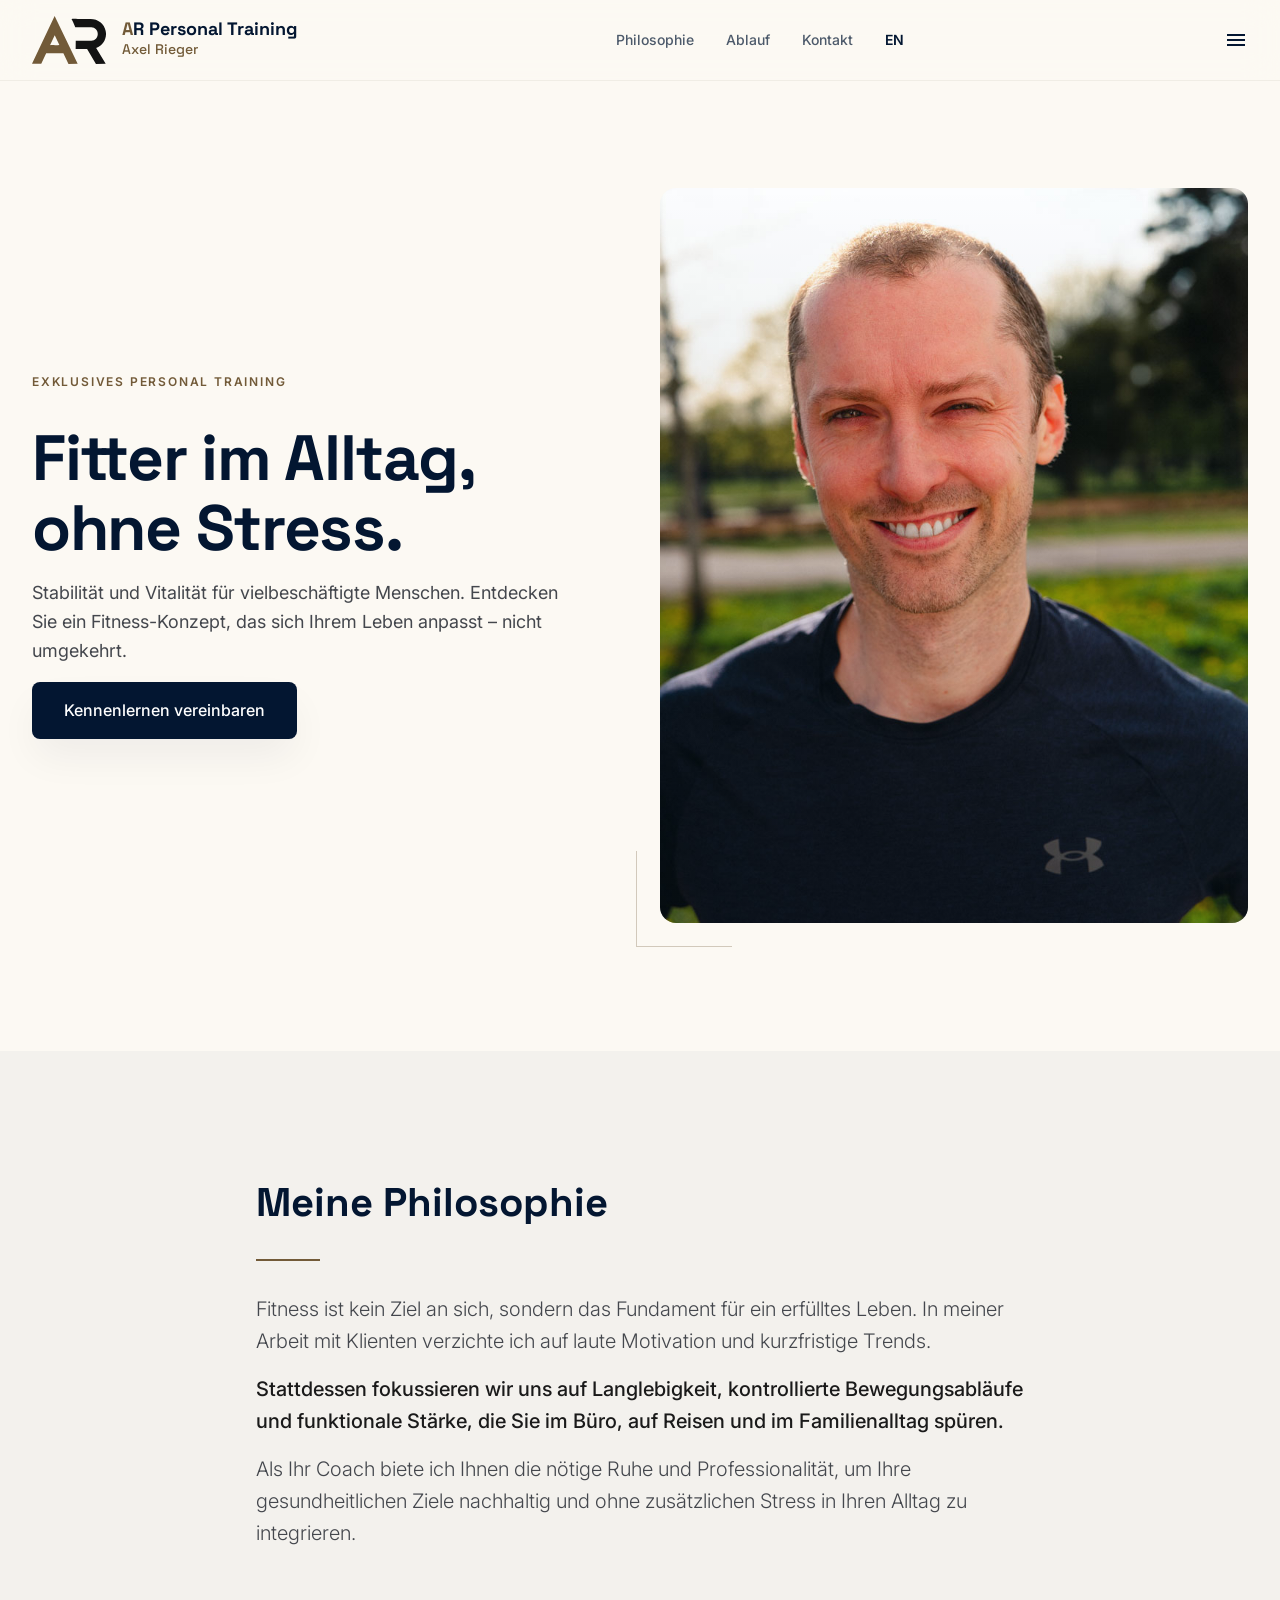
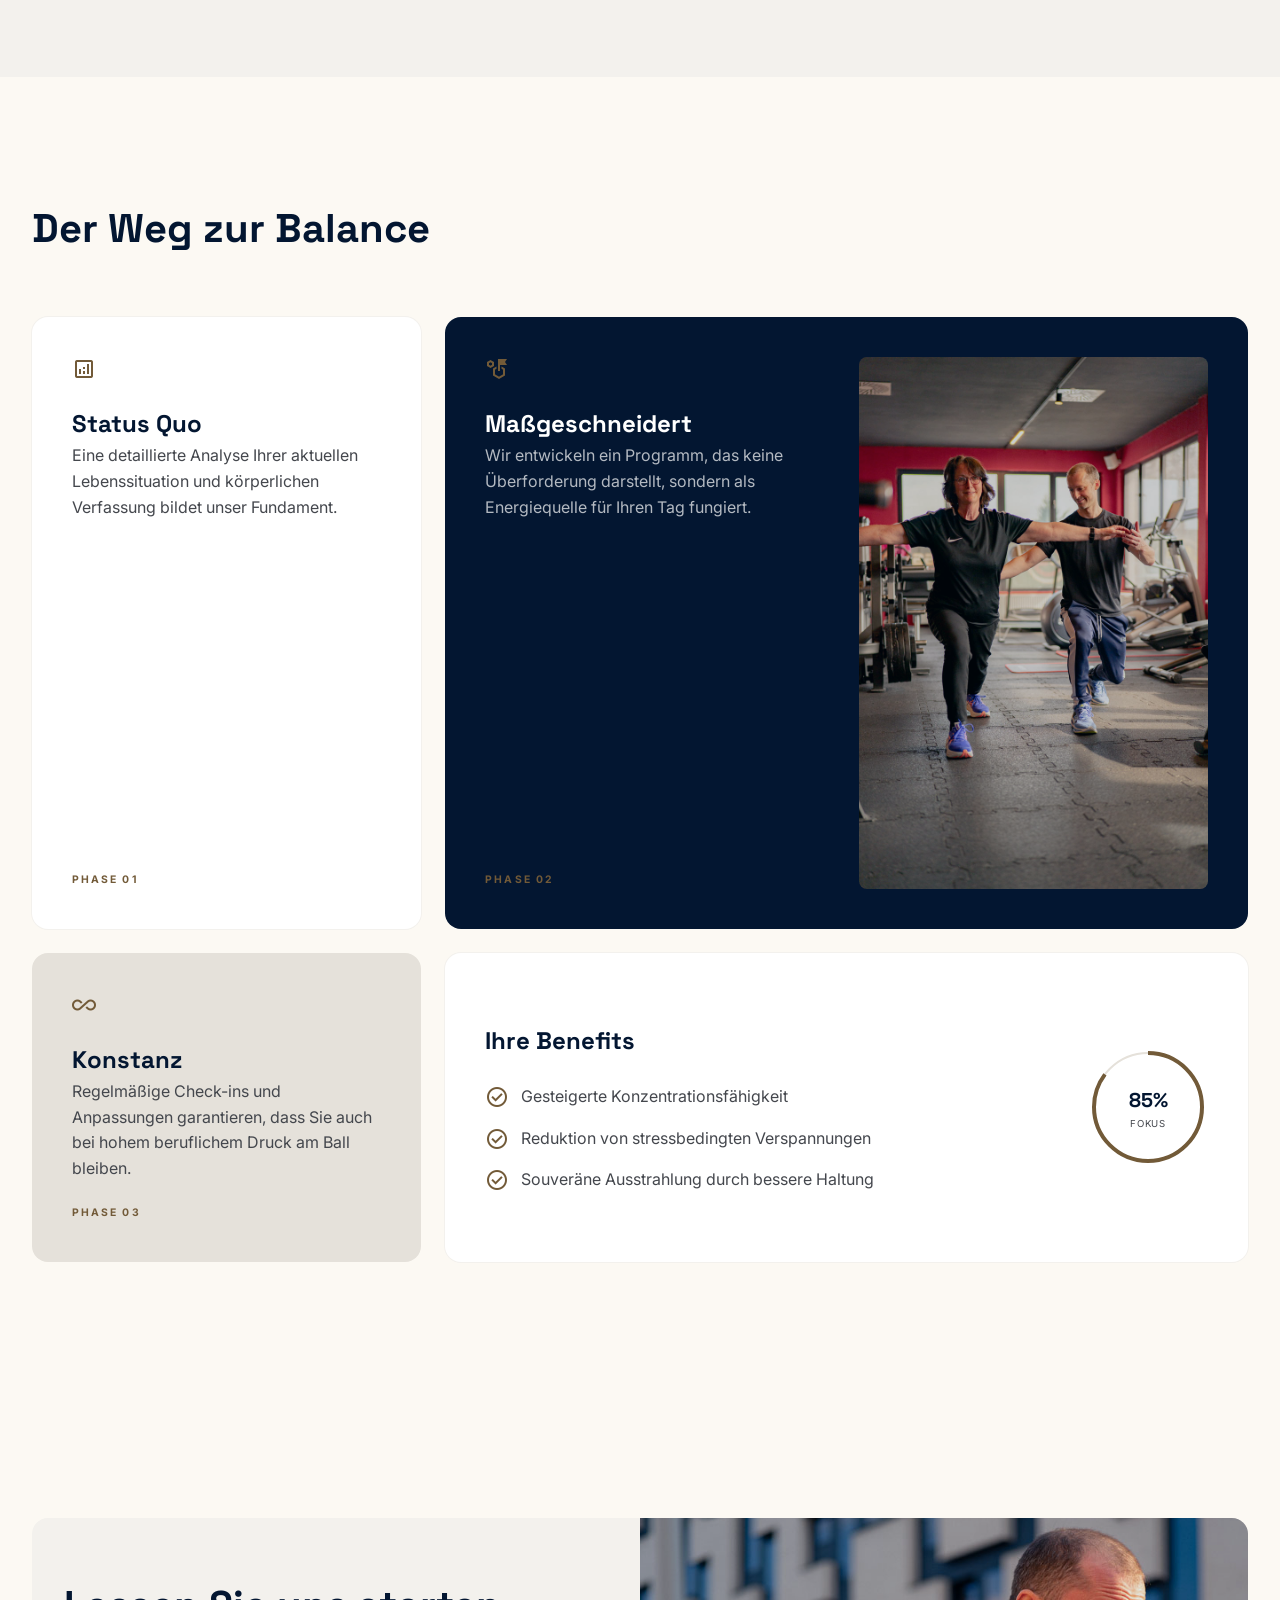
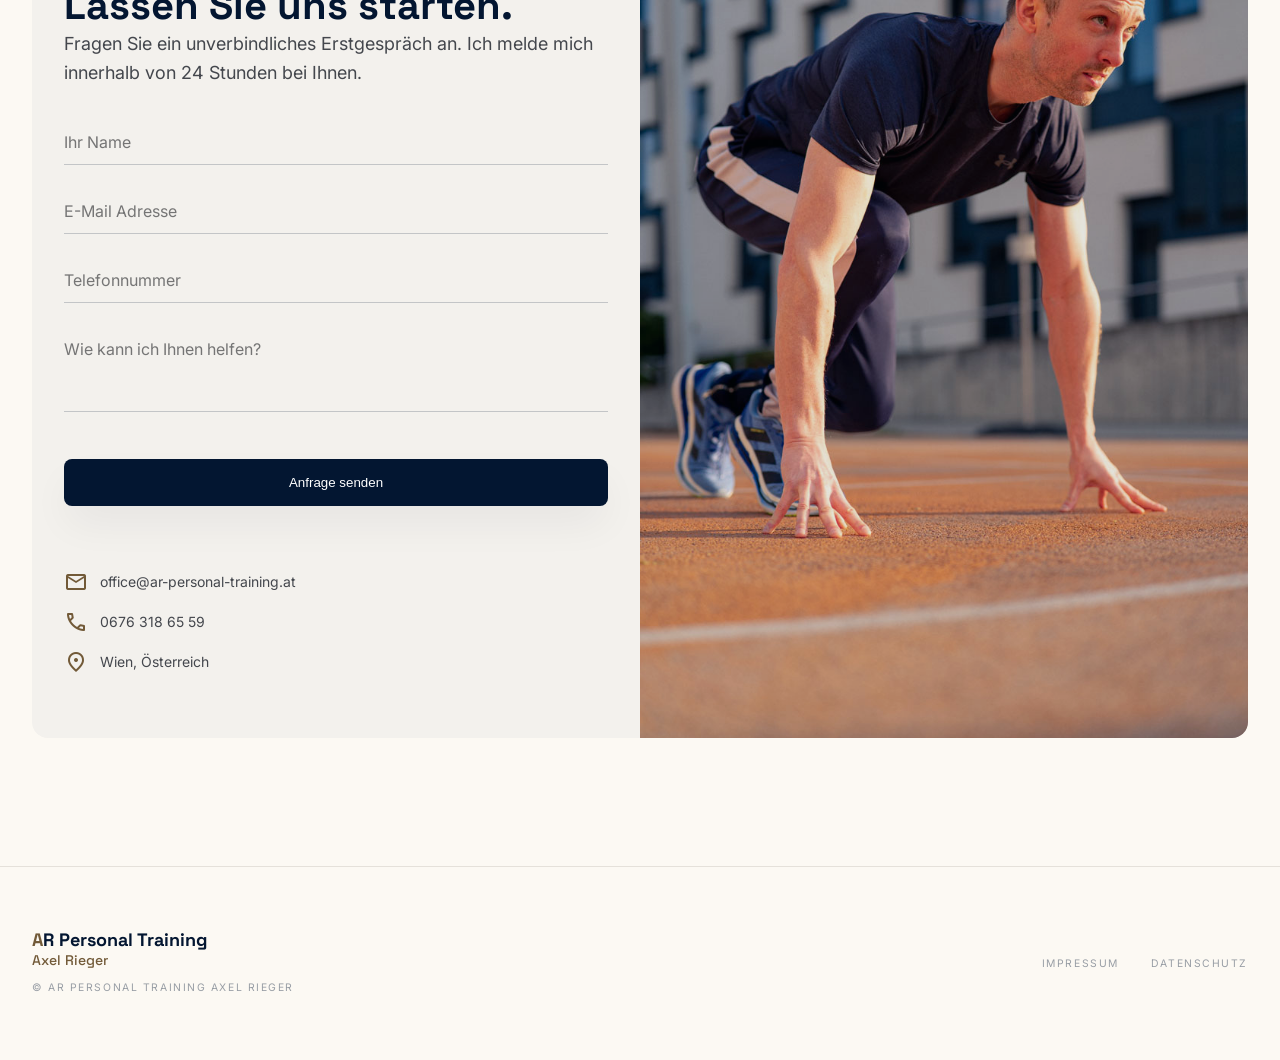
==== commit 8bdfc440: "Update index.html leerzeichen" ====
--- a/index.html
+++ b/index.html
@@ -323,4 +323,4 @@
 
     <script src="script.js"></script>
 </body>
-</html>
+</html> 
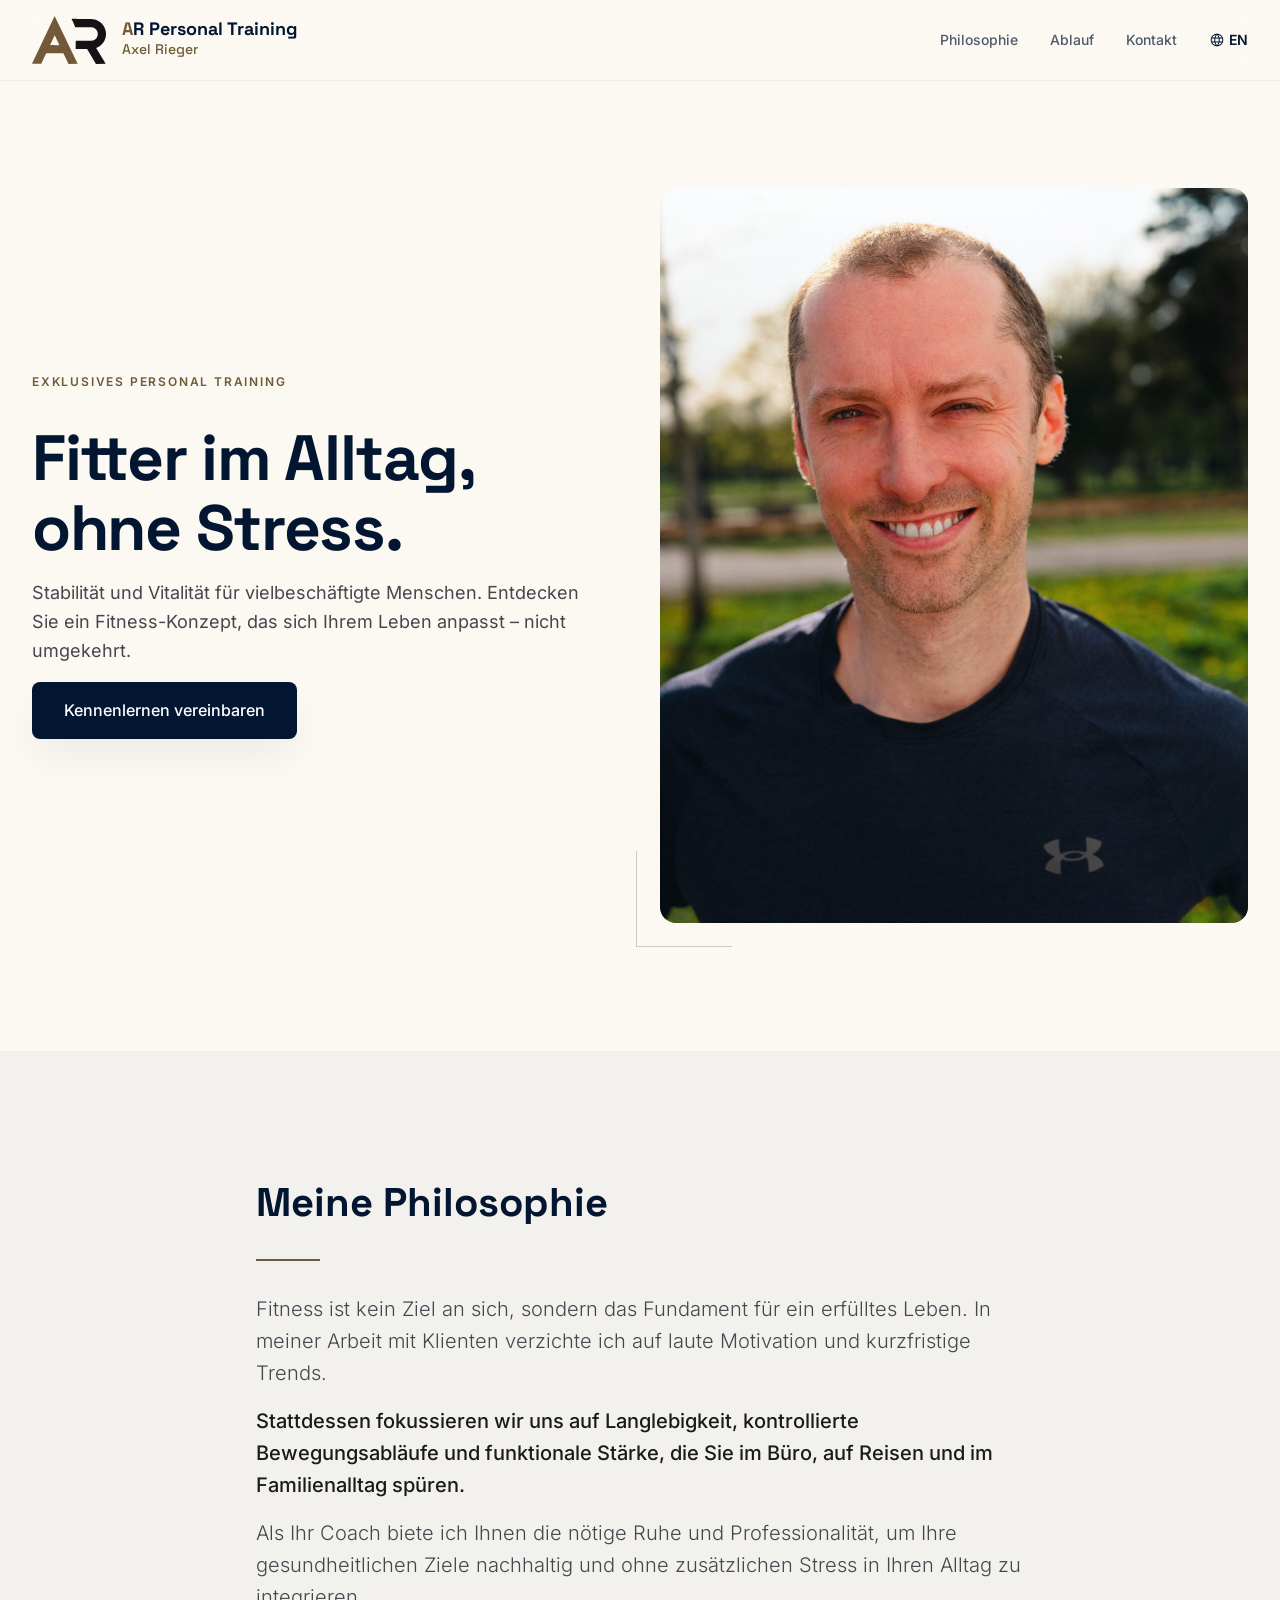
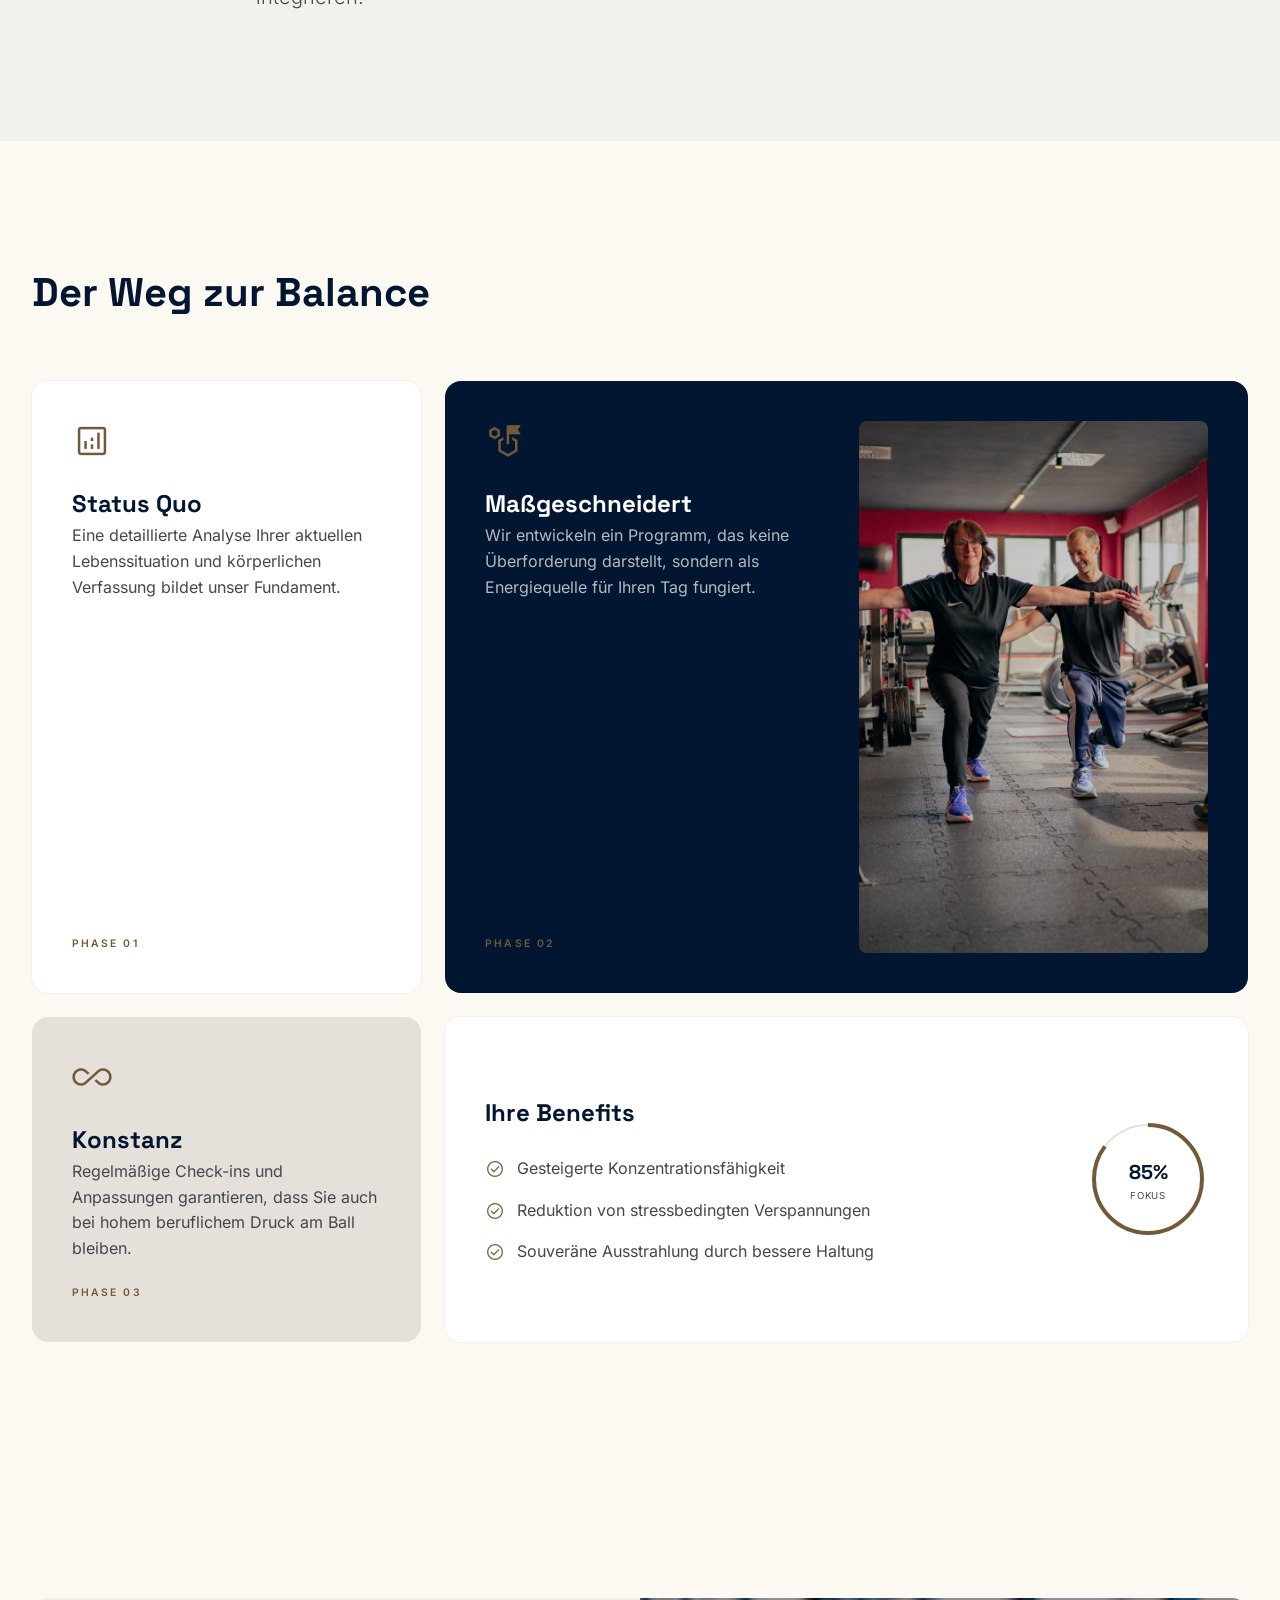
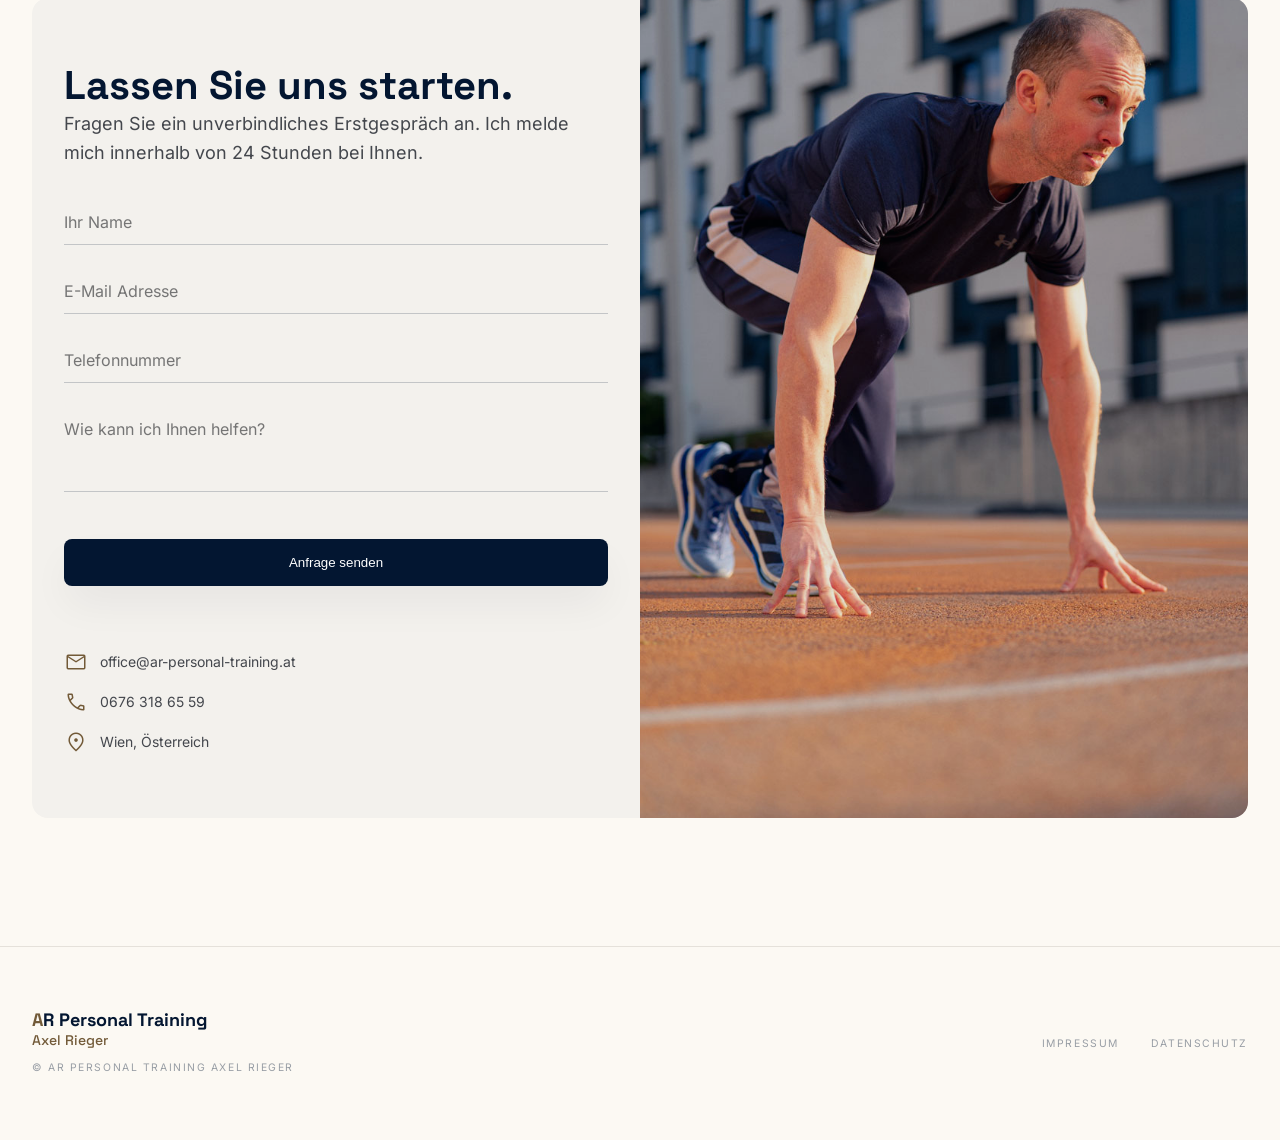
==== commit a3dd9595: "Security hardening, font self-hosting, and UX improvements - Add security headers via netlify.toml (" ====
--- a/index.html
+++ b/index.html
@@ -6,8 +6,6 @@
     <title>AR Personal Training Axel Rieger | Fitter im Alltag</title>
     <link rel="icon" type="image/svg+xml" href="images/AR_LOGO/ar_logo_final.svg">
     <link rel="stylesheet" href="style.css">
-    <link href="https://fonts.googleapis.com/css2?family=Inter:wght@300;400;500;600&family=Space+Grotesk:wght@500;700&display=swap" rel="stylesheet">
-    <link href="https://fonts.googleapis.com/css2?family=Material+Symbols+Outlined:wght,FILL,GRAD,opsz@300,0,0,24&display=swap" rel="stylesheet">
 </head>
 <body>
 
@@ -29,9 +27,10 @@
                 <a href="#philosophie" data-i18n="nav-philosophie">Philosophie</a>
                 <a href="#ablauf" data-i18n="nav-ablauf">Ablauf</a>
                 <a href="#kontakt" data-i18n="nav-kontakt">Kontakt</a>
-                <button class="lang-switch" id="lang-switch-btn">EN</button>
+                <button class="lang-switch desktop-lang" id="lang-switch-btn"><span class="material-symbols-outlined">language</span><span class="lang-label">EN</span></button>
             </nav>
 
+            <button class="lang-switch mobile-header-lang" id="mobile-header-lang-btn"><span class="material-symbols-outlined">language</span><span class="lang-label">EN</span></button>
             <button class="mobile-menu-btn material-symbols-outlined">menu</button>
         </div>
     </header>
@@ -150,8 +149,9 @@
                         <h2 class="headline-md" data-i18n="contact-h2">Lassen Sie uns starten.</h2>
                         <p class="body-text mb-medium" data-i18n="contact-p">Fragen Sie ein unverbindliches Erstgespräch an. Ich melde mich innerhalb von 24 Stunden bei Ihnen.</p>
 
-                        <form id="contact-form" class="booking-form" name="contact" method="POST" action="/success.html" data-netlify="true">
+                        <form id="contact-form" class="booking-form" name="contact" method="POST" action="/success.html" data-netlify="true" data-netlify-honeypot="bot-field">
                             <input type="hidden" name="form-name" value="contact">
+                            <p style="display:none;"><label>Don't fill this out: <input name="bot-field"></label></p>
                             <div class="input-group">
                                 <input type="text" name="name" data-i18n-placeholder="placeholder-name" placeholder="Ihr Name" required>
                             </div>
@@ -179,7 +179,7 @@
                             </div>
                             <div class="info-item">
                                 <span class="material-symbols-outlined text-gold">phone</span>
-                                0676 318 65 59
+                                <span id="contact-phone"></span>
                             </div>
                             <div class="info-item">
                                 <span class="material-symbols-outlined text-gold">location_on</span>
@@ -227,8 +227,8 @@
                 1030 Wien<br>
                 <span data-i18n="impressum-country">Österreich</span></p>
 
-                <p><strong>Tel.:</strong> 0676 318 65 59<br>
-                <strong>E-Mail:</strong> <a href="mailto:office@ar-personal-training.at">office@ar-personal-training.at</a></p>
+                <p><strong>Tel.:</strong> <span id="impressum-phone"></span><br>
+                <strong>E-Mail:</strong> <a id="impressum-email-link"></a></p>
 
                 <p><strong data-i18n="impressum-job-label">Berufsbezeichnung:</strong> <span data-i18n="impressum-job">Fitnesstrainer</span><br>
                 <strong>Gewerbewortlaut:</strong> Erstellung von Trainingskonzepten für gesundheitsbewusste Personen<br>
@@ -257,8 +257,8 @@
                 AR Personal Training<br>
                 St.-Nikolaus-Platz 7<br>
                 1030 Wien, Österreich<br>
-                E-Mail: <a href="mailto:office@ar-personal-training.at">office@ar-personal-training.at</a><br>
-                Tel.: 0676 318 65 59</p>
+                E-Mail: <a id="datenschutz-email-link-1"></a><br>
+                Tel.: <span id="datenschutz-phone"></span></p>
 
                 <h3 class="legal-heading mt-medium">2. Erhebung und Verarbeitung personenbezogener Daten</h3>
                 <p>Wir erheben personenbezogene Daten nur, soweit dies zur Erbringung unserer Leistungen erforderlich ist.</p>
@@ -283,7 +283,7 @@
                 <p>
                     <strong>Auskunft</strong> (Art. 15 DSGVO) · <strong>Berichtigung</strong> (Art. 16 DSGVO) · <strong>Löschung</strong> (Art. 17 DSGVO) · <strong>Einschränkung der Verarbeitung</strong> (Art. 18 DSGVO) · <strong>Datenübertragbarkeit</strong> (Art. 20 DSGVO) · <strong>Widerspruch</strong> (Art. 21 DSGVO)
                 </p>
-                <p>Zur Ausübung Ihrer Rechte wenden Sie sich bitte per E-Mail an: <a href="mailto:office@ar-personal-training.at">office@ar-personal-training.at</a></p>
+                <p>Zur Ausübung Ihrer Rechte wenden Sie sich bitte per E-Mail an: <a id="datenschutz-email-link-2"></a></p>
 
                 <h3 class="legal-heading mt-medium">8. Beschwerderecht</h3>
                 <p>Sie haben das Recht, sich bei der österreichischen Datenschutzbehörde zu beschweren:<br>
@@ -298,9 +298,9 @@
 
     <!-- Mobile Sticky CTA -->
     <div class="mobile-cta-wrapper">
-        <a href="tel:06763186559" class="mobile-cta-btn">
+        <a id="mobile-cta-link" class="mobile-cta-btn">
             <span class="material-symbols-outlined">phone</span>
-            <span data-i18n="mobile-cta">Jetzt Anrufen: 0676 318 65 59</span>
+            <span data-i18n="mobile-cta">Jetzt Anrufen</span>
         </a>
     </div>
 
@@ -321,6 +321,7 @@
         </div>
     </div>
 
+    <div id="copy-toast" aria-live="polite"></div>
     <script src="script.js"></script>
 </body>
 </html> 
--- a/style.css
+++ b/style.css
@@ -1,7 +1,74 @@
-/* 
+/*
   AR Personal Training - The Curated Equilibrium
   Design System Tokens & Global Styles
 */
+
+/* Self-hosted fonts */
+@font-face {
+  font-family: 'Inter';
+  font-style: normal;
+  font-weight: 300;
+  font-display: swap;
+  src: url('fonts/Inter-300.ttf') format('truetype');
+}
+@font-face {
+  font-family: 'Inter';
+  font-style: normal;
+  font-weight: 400;
+  font-display: swap;
+  src: url('fonts/Inter-400.ttf') format('truetype');
+}
+@font-face {
+  font-family: 'Inter';
+  font-style: normal;
+  font-weight: 500;
+  font-display: swap;
+  src: url('fonts/Inter-500.ttf') format('truetype');
+}
+@font-face {
+  font-family: 'Inter';
+  font-style: normal;
+  font-weight: 600;
+  font-display: swap;
+  src: url('fonts/Inter-600.ttf') format('truetype');
+}
+@font-face {
+  font-family: 'Space Grotesk';
+  font-style: normal;
+  font-weight: 500;
+  font-display: swap;
+  src: url('fonts/SpaceGrotesk-500.ttf') format('truetype');
+}
+@font-face {
+  font-family: 'Space Grotesk';
+  font-style: normal;
+  font-weight: 700;
+  font-display: swap;
+  src: url('fonts/SpaceGrotesk-700.ttf') format('truetype');
+}
+@font-face {
+  font-family: 'Material Symbols Outlined';
+  font-style: normal;
+  font-weight: 100 700;
+  font-display: block;
+  src: url('fonts/MaterialSymbolsOutlined.ttf') format('truetype');
+}
+.material-symbols-outlined {
+  font-family: 'Material Symbols Outlined';
+  font-weight: normal;
+  font-style: normal;
+  font-size: 24px;
+  line-height: 1;
+  letter-spacing: normal;
+  text-transform: none;
+  display: inline-block;
+  white-space: nowrap;
+  direction: ltr;
+  -webkit-font-feature-settings: 'liga';
+  font-feature-settings: 'liga';
+  -webkit-font-smoothing: antialiased;
+  font-variation-settings: 'FILL' 0, 'wght' 300, 'GRAD' 0, 'opsz' 24;
+}
 
 :root {
   /* Color Palette */
@@ -247,6 +314,12 @@
   font-size: 0.875rem;
   cursor: pointer;
   transition: transform 0.3s ease;
+  display: inline-flex;
+  align-items: center;
+  gap: 0.25rem;
+}
+.lang-switch .material-symbols-outlined {
+  font-size: 1rem;
 }
 .lang-switch:hover { transform: scale(1.05); }
 
@@ -260,6 +333,20 @@
 }
 @media (max-width: 768px) {
   .mobile-menu-btn { display: block; }
+}
+
+.mobile-header-lang {
+  display: none;
+}
+@media (max-width: 768px) {
+  .mobile-header-lang {
+    display: flex;
+    align-items: center;
+    gap: 0.25rem;
+  }
+  .mobile-header-lang .material-symbols-outlined {
+    font-size: 1rem;
+  }
 }
 
 /* Hero Section */
@@ -849,3 +936,25 @@
 .mobile-cta-btn:active {
   background-color: var(--dark-grey); /* Slightly darker on tap */
 }
+
+/* Copy-to-clipboard toast */
+#copy-toast {
+  position: fixed;
+  bottom: 2rem;
+  left: 50%;
+  transform: translateX(-50%) translateY(1rem);
+  background: var(--navy);
+  color: #fff;
+  font-size: 0.8rem;
+  font-weight: 500;
+  padding: 0.5rem 1.25rem;
+  border-radius: 2rem;
+  opacity: 0;
+  pointer-events: none;
+  transition: opacity 0.2s ease, transform 0.2s ease;
+  z-index: 9999;
+}
+#copy-toast.show {
+  opacity: 1;
+  transform: translateX(-50%) translateY(0);
+}
